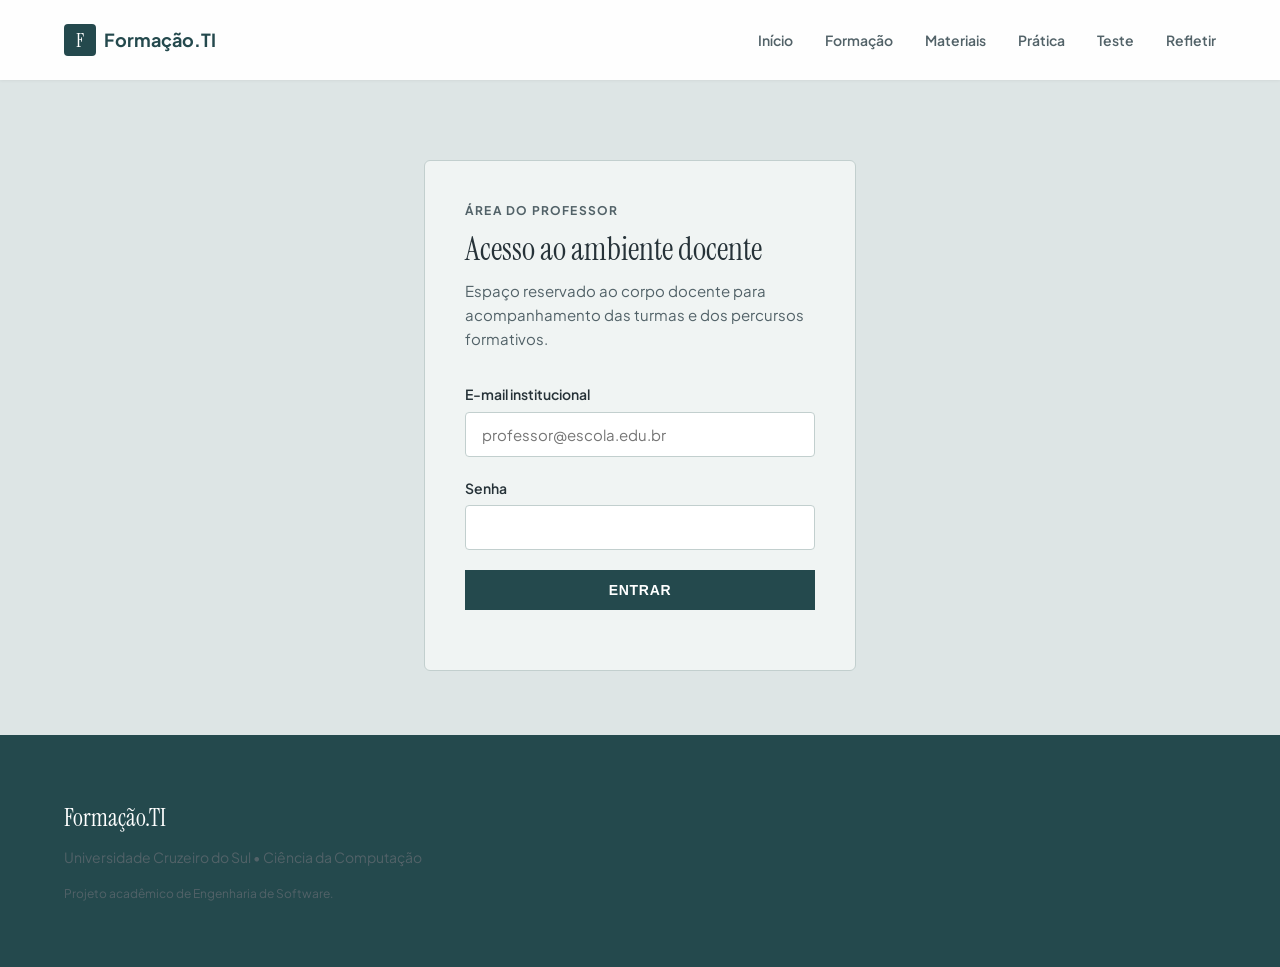
==== login.html @ abc27bc6 "Implementar novo hero e interface de login Co-authored-by: base44-builder[bot] <245833847+base44-bui" ====
<!DOCTYPE html>
<html lang="pt-BR">
<head>
  <meta charset="UTF-8">
  <meta name="viewport" content="width=device-width, initial-scale=1.0">
  <title>Área do Professor | Formação.TI</title>
  <meta name="description" content="Acesso à área do professor — ambiente docente da plataforma Formação.TI.">
  <link rel="stylesheet" href="css/style.css">
</head>
<body>
  <div id="header-placeholder"></div>

  <main style="padding-top: 160px;">
    <section class="container" style="max-width: 480px; margin-bottom: 4rem;">
      <div style="background: var(--surface); border: 1px solid var(--border); border-radius: 6px; padding: 2.5rem;">
        <span class="eyebrow" style="display: block; margin-bottom: 0.75rem;">Área do professor</span>
        <h1 class="font-serif" style="font-size: 2rem; margin-bottom: 0.75rem;">Acesso ao ambiente docente</h1>
        <p style="color: var(--text-muted); font-size: 0.9375rem; line-height: 1.6; margin-bottom: 2rem;">
          Espaço reservado ao corpo docente para acompanhamento das turmas e dos percursos formativos.
        </p>

        <form id="login-form" style="display: flex; flex-direction: column; gap: 1.25rem;">
          <div style="display: flex; flex-direction: column; gap: 0.375rem;">
            <label for="login-email" style="font-size: 0.875rem; font-weight: 600;">E-mail institucional</label>
            <input id="login-email" name="email" type="email" required autocomplete="email"
              placeholder="professor@escola.edu.br"
              style="padding: 0.75rem 1rem; border: 1px solid var(--border); border-radius: 4px; background: white; font-family: var(--font-sans); font-size: 0.9375rem; color: var(--text);">
          </div>
          <div style="display: flex; flex-direction: column; gap: 0.375rem;">
            <label for="login-senha" style="font-size: 0.875rem; font-weight: 600;">Senha</label>
            <input id="login-senha" name="senha" type="password" required autocomplete="current-password"
              style="padding: 0.75rem 1rem; border: 1px solid var(--border); border-radius: 4px; background: white; font-family: var(--font-sans); font-size: 0.9375rem; color: var(--text);">
          </div>
          <button type="submit" class="btn btn-primary">Entrar</button>
          <p id="login-feedback" role="status" aria-live="polite" style="font-size: 0.875rem; color: var(--text-muted); margin: 0;"></p>
        </form>
      </div>
    </section>
  </main>
  <div id="footer-placeholder"></div>
  <script src="js/main.js"></script>
  <script src="js/login.js"></script>
</body>
</html>
---- css/style.css ----
@import url('https://fonts.googleapis.com/css2?family=Instrument+Serif:ital@0;1&family=Plus+Jakarta+Sans:wght@400;500;600;700&display=swap');

:root {
  /* NOVA PALETA VISUAL PEDAGÓGICA E ACADÊMICA */
  --bg: #DDE5E5;
  --surface: #F0F4F3;
  --surface-alt: #CCD8D7;
  --text: #263238;
  --text-muted: #526268;
  --primary: #315F63;
  --primary-dark: #24494D;
  --accent: #6F9B86;
  --border: #C2CFCE;

  /* MAPEAMENTO DE COMPATIBILIDADE (Garante que estilos inline antigos não quebrem e adotem a nova paleta) */
  --slate-50: var(--surface);
  --slate-100: var(--surface-alt);
  --slate-200: var(--border);
  --slate-300: var(--border);
  --slate-400: var(--text-muted);
  --slate-500: var(--text-muted);
  --slate-600: var(--text-muted);
  --slate-700: var(--text);
  --slate-800: var(--text);
  --slate-900: var(--primary-dark);

  /* Variáveis de Feedback (Adaptadas para harmonia com a nova paleta) */
  --success-bg: #EAEFEA;
  --success-text: #274D38;
  --success-border: #B9CEB9;
  
  --error-bg: #F5E9E9;
  --error-text: #733636;
  --error-border: #D8B2B2;

  /* Tipografia */
  --font-sans: 'Plus Jakarta Sans', sans-serif;
  --font-serif: 'Instrument Serif', serif;
}

/* =========================================
   COMPORTAMENTOS E ESTILOS DE COMPONENTES
   ========================================= */

/* Utilitário para esconder elementos do DOM mantendo os listeners ativos */
.hidden {
  display: none !important;
}

/* Estilização Acessível dos Filtros */
.filters-container {
  display: flex;
  gap: 0.75rem;
  flex-wrap: wrap;
  margin-bottom: 3rem;
  border-bottom: 1px solid var(--border);
  padding-bottom: 1.5rem;
}

.filter-btn {
  background: var(--surface);
  color: var(--text-muted);
  border: 1px solid var(--border);
  padding: 0.5rem 1.25rem;
  border-radius: 4px;
  cursor: pointer;
  font-family: var(--font-sans);
  font-weight: 600;
  font-size: 0.875rem;
  transition: all 0.2s ease;
}

.filter-btn:hover {
  background: var(--surface-alt);
  color: var(--text);
}

/* Estado Ativo e Foco de Teclado */
.filter-btn.active, 
.filter-btn[aria-pressed="true"] {
  background: var(--primary);
  color: var(--surface);
  border-color: var(--primary-dark);
}

.filter-btn:focus-visible {
  outline: 2px solid var(--accent);
  outline-offset: 2px;
}

/* Componentes Interativos Reutilizáveis (Prática e Teste) */
.context-grid {
  display: grid;
  grid-template-columns: 1fr;
  gap: 4rem;
  max-width: 900px;
  margin: 0 auto;
}

@media (min-width: 769px) {
  .context-grid {
    grid-template-columns: 1fr 1fr;
  }
}

* { margin: 0; padding: 0; box-sizing: border-box; }

body {
  font-family: var(--font-sans);
  background-color: var(--bg);
  color: var(--text);
  line-height: 1.6;
  -webkit-font-smoothing: antialiased;
}

/* Tipografia Editorial */
.font-serif { font-family: var(--font-serif); font-weight: 400; }
h1 { font-size: clamp(3rem, 5vw, 4.5rem); line-height: 1.1; margin-bottom: 1.5rem; }
h2 { font-size: clamp(2rem, 4vw, 3rem); line-height: 1.2; margin-bottom: 1rem; }
.eyebrow { font-size: 0.75rem; font-weight: 700; text-transform: uppercase; letter-spacing: 0.1em; color: var(--slate-500); }

/* Layout e Utilitários */
.container { max-width: 1200px; margin: 0 auto; padding: 0 1.5rem; }
.section { padding: 6rem 0; }
.grid-2 { display: grid; grid-template-columns: 1fr 1fr; gap: 3rem; }
@media (max-width: 768px) { .grid-2 { grid-template-columns: 1fr; } }
@media (max-width: 375px) {
  #options-container button, #quiz-options button {
    padding: 1rem !important;
    font-size: 0.9rem !important;
  }
}
/* Botões */
.btn {
  display: inline-flex; align-items: center; justify-content: center; gap: 0.5rem;
  padding: 0.75rem 1.5rem; font-size: 0.875rem; font-weight: 600;
  text-transform: uppercase; letter-spacing: 0.05em;
  cursor: pointer; transition: all 0.3s ease; border: none; text-decoration: none;
}
.btn-primary { background: var(--slate-900); color: white; }
.btn-primary:hover { background: var(--slate-800); transform: translateY(-2px); }
.btn-outline { background: transparent; border: 1px solid var(--slate-900); color: var(--slate-900); }

/* Animações (Substituindo dependência pesada de GSAP para o básico) */
.animate-fade-up {
  opacity: 0; transform: translateY(30px);
  transition: opacity 0.8s cubic-bezier(0.16, 1, 0.3, 1), transform 0.8s cubic-bezier(0.16, 1, 0.3, 1);
}
.animate-fade-up.visible { opacity: 1; transform: translateY(0); }
/* Correção de Acessibilidade: Prefers Reduced Motion */
@media (prefers-reduced-motion: reduce) {
  * {
    animation-duration: 0.01ms !important;
    animation-iteration-count: 1 !important;
    transition-duration: 0.01ms !important;
    scroll-behavior: auto !important;
  }
}

/* Modal Acessível com elemento nativo <dialog> */
dialog {
  padding: 0;
  border: none;
  background: white;
  box-shadow: 0 10px 25px rgba(0,0,0,0.2);
  max-width: 700px;
  width: 90%; /* Evita overflow no mobile */
  margin: auto; /* Centraliza no viewport */
  position: fixed; /* Corrige comportamento em iOS */
}

/* Fundo escuro nativo do dialog */
dialog::backdrop {
  background: rgba(15, 23, 42, 0.85); /* var(--slate-900) com opacidade */
  backdrop-filter: blur(4px);
}

.modal-header {
  padding: 2rem 2rem 1rem 2rem;
  display: flex;
  justify-content: space-between;
  align-items: flex-start;
}

.modal-body {
  padding: 0 2rem 2rem 2rem;
  max-height: 75vh;
  overflow-y: auto;
}

.btn-close {
  background: transparent;
  border: none;
  font-size: 1.5rem;
  cursor: pointer;
  color: var(--slate-500);
}
/* =========================================
   COMPOSIÇÃO EDITORIAL E DENSIDADE
   ========================================= */

/* Lista de Materiais (Substitui o Grid) */
.editorial-list {
  display: flex;
  flex-direction: column;
  border-top: 2px solid var(--slate-900);
}

.editorial-row {
  display: grid;
  grid-template-columns: 100px 1fr auto;
  gap: 2rem;
  padding: 2rem 0;
  border-bottom: 1px solid var(--slate-200);
  align-items: start;
  text-decoration: none;
  color: inherit;
  transition: background-color 0.3s;
}

.editorial-row:hover {
  background-color: var(--slate-50);
}

.editorial-meta {
  display: flex;
  flex-direction: column;
  gap: 0.25rem;
}

.editorial-number {
  font-family: var(--font-serif);
  font-size: 2rem;
  color: var(--slate-300);
  line-height: 1;
}

/* Trilha de Formação (Vertical) */
.trail-container {
  display: flex;
  flex-direction: column;
  max-width: 800px;
  margin: 0 auto;
}

.trail-step {
  display: grid;
  grid-template-columns: 80px 1fr;
  gap: 2rem;
  padding: 3rem 0;
  border-bottom: 1px solid var(--slate-200);
  position: relative;
}

/* Linha conectora no desktop */
.trail-step::before {
  content: '';
  position: absolute;
  left: 24px;
  top: 8rem;
  bottom: -3rem;
  width: 1px;
  background: var(--slate-200);
  z-index: -1;
}
.trail-step:last-child::before { display: none; }

.trail-marker {
  width: 48px;
  height: 48px;
  background: white;
  border: 1px solid var(--slate-900);
  border-radius: 50%;
  display: flex;
  align-items: center;
  justify-content: center;
  font-family: var(--font-serif);
  font-size: 1.25rem;
  color: var(--slate-900);
}

/* Responsividade Básica para Editorial */
@media (max-width: 768px) {
  .editorial-row {
    grid-template-columns: 1fr;
    gap: 1rem;
    padding: 1.5rem 0;
  }
  .trail-step {
    grid-template-columns: 1fr;
    gap: 1rem;
    padding: 2rem 0;
  }
  .trail-step::before { display: none; }
  .editorial-number { display: none; /* Esconde número gigante no mobile para poupar espaço */ }
}
/* =========================================
   SISTEMA VISUAL EDITORIAL E PEDAGÓGICO
   ========================================= */

/* Cabeçalhos de Página */
.page-header { text-align: center; margin-bottom: 4rem; }
.page-intro { font-size: 1.125rem; color: var(--slate-600); max-width: 650px; margin: 1rem auto 0; line-height: 1.6; }

/* Trilha de Aprendizagem (Formação) */
.learning-trail { display: flex; flex-direction: column; gap: 0; max-width: 800px; margin: 0 auto; position: relative; }
.trail-item { display: grid; grid-template-columns: 60px 1fr; gap: 2rem; position: relative; padding-bottom: 4rem; }
.trail-item::before { content: ''; position: absolute; left: 30px; top: 60px; bottom: 0; width: 2px; background: var(--slate-200); }
.trail-item:last-child::before { display: none; }
.trail-item:last-child { padding-bottom: 0; }
.trail-number { width: 60px; height: 60px; background: var(--slate-900); color: white; border-radius: 50%; display: flex; align-items: center; justify-content: center; font-family: var(--font-serif); font-size: 1.5rem; z-index: 2; border: 4px solid var(--slate-50); }
.trail-content { background: white; padding-top: 0.5rem; }
.learning-objective { background: var(--slate-50); border-left: 4px solid var(--slate-400); padding: 1rem 1.5rem; margin: 1.5rem 0; font-weight: 600; color: var(--slate-700); font-size: 0.95rem; }
.practice-example { background: var(--slate-100); padding: 1.5rem; border-radius: 4px; margin: 1.5rem 0; font-size: 0.95rem; color: var(--slate-800); }

/* Motor de Prática */
.practice-shell { max-width: 800px; margin: 0 auto; }
.scenario-context { background: white; border: 1px solid var(--slate-200); padding: 2.5rem; margin-bottom: 2rem; border-radius: 6px; box-shadow: 0 4px 12px rgba(0,0,0,0.02); }
.option-list { display: flex; flex-direction: column; gap: 1rem; }
.option-btn { display: flex; align-items: flex-start; gap: 1.25rem; text-align: left; padding: 1.5rem; border: 1px solid var(--slate-200); background: white; color: var(--slate-800); cursor: pointer; border-radius: 6px; transition: all 0.2s ease; line-height: 1.5; font-family: var(--font-sans); font-size: 1rem; }
.option-btn:hover:not(:disabled) { border-color: var(--slate-500); background: var(--slate-50); }
.option-letter { font-weight: 700; color: var(--slate-500); background: var(--slate-100); width: 32px; height: 32px; display: flex; align-items: center; justify-content: center; border-radius: 4px; flex-shrink: 0; font-size: 0.875rem; transition: all 0.2s ease; }
.option-btn:hover:not(:disabled) .option-letter { background: var(--slate-200); color: var(--slate-800); }
.option-btn:disabled { cursor: default; opacity: 0.6; }
.feedback-box { background: var(--slate-50); border-radius: 6px; padding: 2rem; margin-top: 2rem; border-left: 4px solid var(--slate-900); }

/* Avaliação (Teste) */
.quiz-shell { max-width: 700px; margin: 0 auto; display: flex; flex-direction: column; min-height: 60vh; }
.quiz-header { border-bottom: 1px solid var(--slate-200); padding-bottom: 1.5rem; margin-bottom: 3rem; }
.quiz-progress-container { margin-top: 1rem; }
.quiz-progress-bar { width: 100%; height: 6px; background: var(--slate-200); border-radius: 3px; overflow: hidden; }
.quiz-progress-fill { height: 100%; background: var(--slate-900); transition: width 0.4s ease; width: 0%; }
.quiz-question { font-family: var(--font-serif); font-size: 2rem; line-height: 1.3; color: var(--slate-900); margin-bottom: 2.5rem; }

/* Grid de Etapas (Home) */
.journey-grid { display: grid; grid-template-columns: repeat(5, 1fr); gap: 1.5rem; margin-top: 4rem; }
.journey-card { background: var(--slate-800); border: 1px solid rgba(255,255,255,0.1); padding: 2rem 1.5rem; border-radius: 8px; text-decoration: none; color: white; transition: transform 0.3s ease, background 0.3s ease; display: flex; flex-direction: column; }
.journey-card:hover { transform: translateY(-5px); background: var(--slate-700); }
.journey-step-num { font-family: var(--font-serif); font-size: 2rem; color: var(--slate-400); margin-bottom: 1rem; line-height: 1; }

/* Responsividade Básica */
@media (max-width: 1024px) {
  .journey-grid { grid-template-columns: repeat(3, 1fr); }
}
@media (max-width: 768px) {
  .trail-item { grid-template-columns: 1fr; gap: 1rem; padding-bottom: 3rem; }
  .trail-item::before, .trail-number { display: none; }
  .journey-grid { grid-template-columns: 1fr; gap: 1rem; }
  .scenario-context { padding: 1.5rem; }
  .option-btn { padding: 1rem; gap: 1rem; }
}
@media (max-width: 375px) {
  .quiz-question { font-size: 1.5rem; }
}

/* =========================================
   MENU MOBILE
   ========================================= */
.menu-toggle {
  display: none;
  flex-direction: column;
  justify-content: center;
  gap: 5px;
  width: 44px;
  height: 44px;
  padding: 10px;
  background: transparent;
  border: none;
  cursor: pointer;
}

.menu-toggle-bar {
  display: block;
  width: 100%;
  height: 2px;
  background: var(--slate-900);
  transition: transform 0.2s ease, opacity 0.2s ease;
}

.menu-toggle[aria-expanded="true"] .menu-toggle-bar:nth-child(1) { transform: translateY(7px) rotate(45deg); }
.menu-toggle[aria-expanded="true"] .menu-toggle-bar:nth-child(2) { opacity: 0; }
.menu-toggle[aria-expanded="true"] .menu-toggle-bar:nth-child(3) { transform: translateY(-7px) rotate(-45deg); }

.mobile-nav {
  display: none;
  position: absolute;
  top: 100%;
  left: 0;
  right: 0;
  background: var(--surface);
  border-bottom: 1px solid var(--border);
  box-shadow: 0 8px 20px rgba(0, 0, 0, 0.08);
  padding: 0.5rem 1.5rem 1.5rem;
}

.mobile-nav a {
  display: block;
  padding: 0.875rem 1rem;
  font-size: 0.9375rem;
  font-weight: 600;
  color: var(--text);
  text-decoration: none;
  border-radius: 4px;
}

.mobile-nav a:hover { background: var(--surface-alt); }

@media (max-width: 768px) {
  .desktop-nav { display: none !important; }
  .menu-toggle { display: flex; }
  .mobile-nav.open { display: block; }
}

/* =========================================
   FOCO VISÍVEL E ÂNCORAS
   ========================================= */
a:focus-visible,
button:focus-visible,
input:focus-visible,
textarea:focus-visible {
  outline: 2px solid var(--accent);
  outline-offset: 2px;
}

html { scroll-behavior: smooth; }
#conhecer { scroll-margin-top: 100px; }

/* =========================================
   HERO — PRIMEIRA DOBRA (HOME)
   ========================================= */
.hero {
  position: relative;
  min-height: 100vh;
  min-height: 100svh;
  display: flex;
  align-items: flex-end;
  overflow: hidden;
  isolation: isolate;
}

.hero-media {
  position: absolute;
  inset: 0;
  z-index: -1;
}

.hero-img {
  width: 100%;
  height: 100%;
  object-fit: cover;
  object-position: center 40%;
  animation: hero-img-in 1.2s cubic-bezier(0.16, 1, 0.3, 1) backwards;
  transition: transform 0.8s cubic-bezier(0.16, 1, 0.3, 1);
  will-change: transform;
}

/* Overlay translúcido: escurece apenas o suficiente para leitura */
.hero-overlay {
  position: absolute;
  inset: 0;
  background: linear-gradient(
    180deg,
    rgba(36, 73, 77, 0.35) 0%,
    rgba(36, 73, 77, 0.12) 45%,
    rgba(24, 42, 44, 0.62) 100%
  );
}

.hero-content {
  position: relative;
  z-index: 1;
  width: 100%;
  padding-top: 8rem;
  padding-bottom: 4.5rem;
}

.hero-eyebrow {
  font-size: 0.75rem;
  font-weight: 700;
  text-transform: uppercase;
  letter-spacing: 0.14em;
  color: rgba(255, 255, 255, 0.88);
  margin-bottom: 1.25rem;
  animation: hero-fade-in 0.7s cubic-bezier(0.16, 1, 0.3, 1) 0.45s backwards;
}

.hero-title {
  font-size: clamp(2.75rem, 10vw, 8.5rem);
  line-height: 0.95;
  text-transform: uppercase;
  color: #FFFFFF;
  margin-bottom: 1.75rem;
}

.hero-line { display: block; }

.hero-word {
  display: inline-block;
  animation: hero-word-in 0.8s cubic-bezier(0.16, 1, 0.3, 1) backwards;
}

.hero-intro {
  max-width: 560px;
  font-size: 1.125rem;
  line-height: 1.65;
  color: rgba(255, 255, 255, 0.92);
  margin-bottom: 2rem;
  animation: hero-fade-in 0.75s cubic-bezier(0.16, 1, 0.3, 1) 0.55s backwards;
}

.hero-actions {
  display: flex;
  gap: 1rem;
  flex-wrap: wrap;
  animation: hero-fade-in 0.8s cubic-bezier(0.16, 1, 0.3, 1) 0.7s backwards;
}

.btn-hero-primary {
  background: var(--surface);
  color: var(--primary-dark);
}
.btn-hero-primary:hover {
  background: #FFFFFF;
  transform: translateY(-2px);
}

.btn-hero-ghost {
  background: rgba(255, 255, 255, 0.08);
  border: 1px solid rgba(255, 255, 255, 0.7);
  color: #FFFFFF;
}
.btn-hero-ghost:hover {
  background: rgba(255, 255, 255, 0.16);
  transform: translateY(-2px);
}

.btn-arrow {
  display: inline-block;
  transition: transform 0.3s cubic-bezier(0.16, 1, 0.3, 1);
}
.btn-hero-ghost:hover .btn-arrow { transform: translateX(4px); }

@keyframes hero-img-in {
  from { opacity: 0; transform: scale(1.05); }
  to   { opacity: 1; transform: scale(1); }
}

@keyframes hero-word-in {
  from { opacity: 0; transform: translateY(30px); }
  to   { opacity: 1; transform: translateY(0); }
}

@keyframes hero-fade-in {
  from { opacity: 0; transform: translateY(20px); }
  to   { opacity: 1; transform: translateY(0); }
}

/* Navbar discreta sobre o hero (apenas na Home) */
#main-header.on-hero {
  background: transparent !important;
  box-shadow: none !important;
}
#main-header.on-hero .nav-link { color: #FFFFFF !important; }
#main-header.on-hero > .container > a { color: #FFFFFF !important; }
#main-header.on-hero .menu-toggle-bar { background: #FFFFFF !important; }

/* Responsividade do Hero */
@media (max-width: 768px) {
  .hero-content { padding-bottom: 3rem; padding-top: 7rem; }
  .hero-intro { font-size: 1rem; }
  .hero-actions { flex-direction: column; align-items: stretch; }
  .hero-img { object-position: center; }
}

/* Reduced Motion: conteúdo visível imediatamente, sem parallax */
@media (prefers-reduced-motion: reduce) {
  .hero-img,
  .hero-word,
  .hero-eyebrow,
  .hero-intro,
  .hero-actions {
    animation: none !important;
  }
  .hero-img { transform: none !important; }
  .btn-arrow { transition: none; }
}
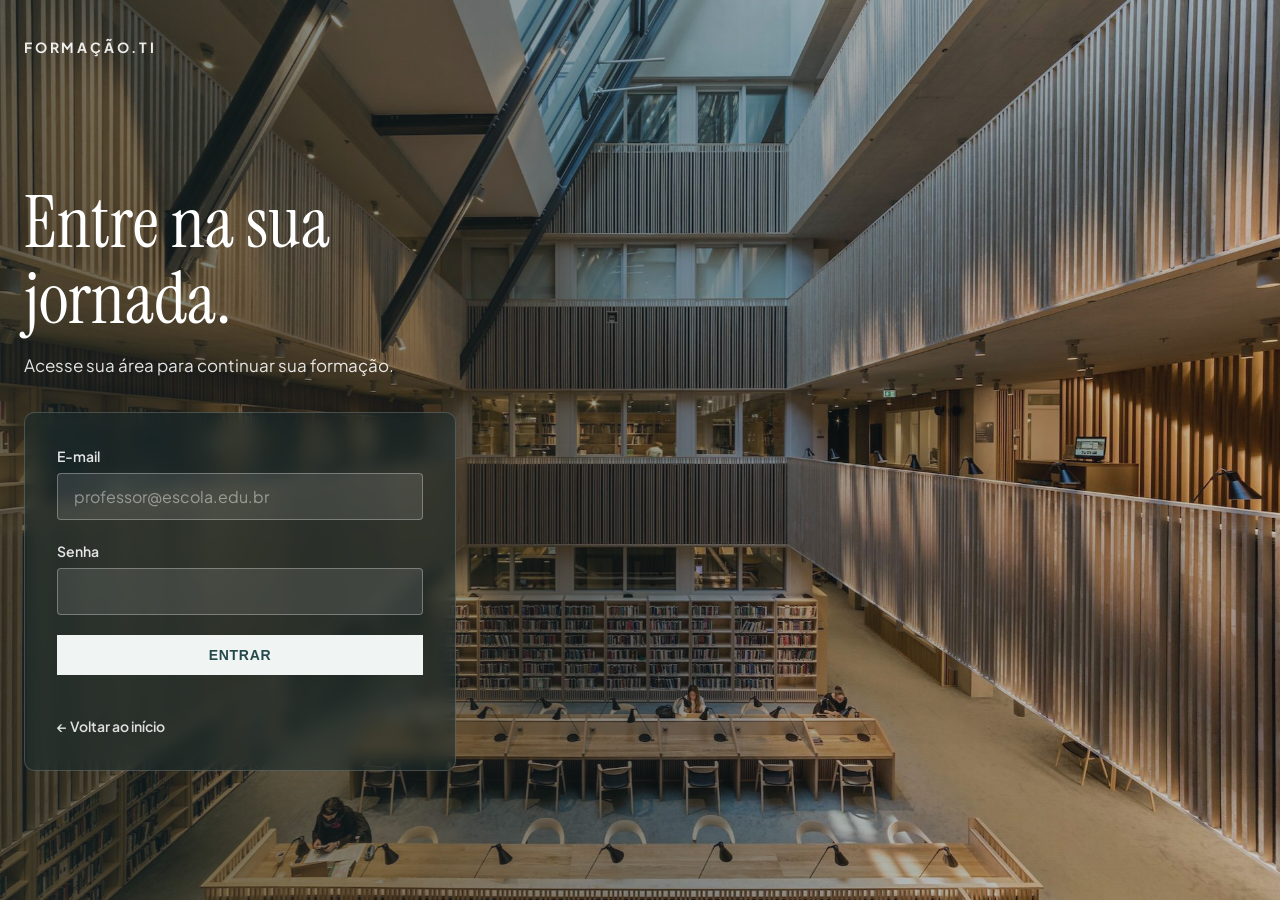
==== commit 8b737e57: "Migrar acesso do professor para página imersiva separada e restaurar hero da home Co-authored-by: ba" ====
--- a/login.html
+++ b/login.html
@@ -4,40 +4,44 @@
   <meta charset="UTF-8">
   <meta name="viewport" content="width=device-width, initial-scale=1.0">
   <title>Área do Professor | Formação.TI</title>
-  <meta name="description" content="Acesso à área do professor — ambiente docente da plataforma Formação.TI.">
+  <meta name="description" content="Acesso à área do professor — continue sua formação na plataforma Formação.TI.">
   <link rel="stylesheet" href="css/style.css">
 </head>
 <body>
-  <div id="header-placeholder"></div>
+  <main class="login-hero">
+    <div class="login-bg" aria-hidden="true">
+      <img src="assets/img/hero-biblioteca.jpg" alt="" class="login-bg-img" id="login-bg-img" fetchpriority="high">
+      <div class="login-overlay"></div>
+    </div>
 
-  <main style="padding-top: 160px;">
-    <section class="container" style="max-width: 480px; margin-bottom: 4rem;">
-      <div style="background: var(--surface); border: 1px solid var(--border); border-radius: 6px; padding: 2.5rem;">
-        <span class="eyebrow" style="display: block; margin-bottom: 0.75rem;">Área do professor</span>
-        <h1 class="font-serif" style="font-size: 2rem; margin-bottom: 0.75rem;">Acesso ao ambiente docente</h1>
-        <p style="color: var(--text-muted); font-size: 0.9375rem; line-height: 1.6; margin-bottom: 2rem;">
-          Espaço reservado ao corpo docente para acompanhamento das turmas e dos percursos formativos.
-        </p>
+    <p class="login-brand">Formação.TI</p>
 
-        <form id="login-form" style="display: flex; flex-direction: column; gap: 1.25rem;">
-          <div style="display: flex; flex-direction: column; gap: 0.375rem;">
-            <label for="login-email" style="font-size: 0.875rem; font-weight: 600;">E-mail institucional</label>
-            <input id="login-email" name="email" type="email" required autocomplete="email"
-              placeholder="professor@escola.edu.br"
-              style="padding: 0.75rem 1rem; border: 1px solid var(--border); border-radius: 4px; background: white; font-family: var(--font-sans); font-size: 0.9375rem; color: var(--text);">
-          </div>
-          <div style="display: flex; flex-direction: column; gap: 0.375rem;">
-            <label for="login-senha" style="font-size: 0.875rem; font-weight: 600;">Senha</label>
-            <input id="login-senha" name="senha" type="password" required autocomplete="current-password"
-              style="padding: 0.75rem 1rem; border: 1px solid var(--border); border-radius: 4px; background: white; font-family: var(--font-sans); font-size: 0.9375rem; color: var(--text);">
-          </div>
-          <button type="submit" class="btn btn-primary">Entrar</button>
-          <p id="login-feedback" role="status" aria-live="polite" style="font-size: 0.875rem; color: var(--text-muted); margin: 0;"></p>
-        </form>
-      </div>
-    </section>
+    <div class="login-content">
+      <h1 class="login-title font-serif">
+        <span class="login-word" style="animation-delay: 400ms;">Entre</span>
+        <span class="login-word" style="animation-delay: 480ms;">na</span>
+        <span class="login-word" style="animation-delay: 560ms;">sua</span>
+        <span class="login-word" style="animation-delay: 640ms;">jornada.</span>
+      </h1>
+      <p class="login-sub">Acesse sua área para continuar sua formação.</p>
+
+      <form id="login-form" class="login-panel">
+        <div class="login-field">
+          <label for="login-email">E-mail</label>
+          <input id="login-email" name="email" type="email" autocomplete="email" required
+            placeholder="professor@escola.edu.br">
+        </div>
+        <div class="login-field">
+          <label for="login-senha">Senha</label>
+          <input id="login-senha" name="senha" type="password" autocomplete="current-password" required>
+        </div>
+        <button type="submit" class="btn btn-login">Entrar</button>
+        <p id="login-feedback" class="login-feedback" role="status" aria-live="polite"></p>
+        <a href="index.html" class="login-back">← Voltar ao início</a>
+      </form>
+    </div>
   </main>
-  <div id="footer-placeholder"></div>
+
   <script src="js/main.js"></script>
   <script src="js/login.js"></script>
 </body>
--- a/css/style.css
+++ b/css/style.css
@@ -426,161 +426,195 @@
 #conhecer { scroll-margin-top: 100px; }
 
 /* =========================================
-   HERO — PRIMEIRA DOBRA (HOME)
+   BOTÃO "ENTRAR" NO HEADER (todas as páginas)
    ========================================= */
-.hero {
+.nav-cta {
+  display: inline-flex;
+  align-items: center;
+  padding: 0.5rem 1.25rem;
+  background: var(--primary);
+  color: var(--surface);
+  border-radius: 4px;
+  font-size: 0.875rem;
+  font-weight: 600;
+  text-decoration: none;
+  transition: background 0.3s ease, transform 0.3s ease;
+}
+.nav-cta:hover { background: var(--primary-dark); transform: translateY(-1px); }
+.mobile-nav .nav-cta { margin-top: 0.5rem; justify-content: center; }
+
+/* =========================================
+   LOGIN — ÁREA DO PROFESSOR (página imersiva)
+   ========================================= */
+.login-hero {
   position: relative;
   min-height: 100vh;
   min-height: 100svh;
   display: flex;
-  align-items: flex-end;
+  align-items: center;
   overflow: hidden;
   isolation: isolate;
 }
 
-.hero-media {
+.login-bg {
   position: absolute;
   inset: 0;
   z-index: -1;
 }
 
-.hero-img {
+.login-bg-img {
   width: 100%;
   height: 100%;
   object-fit: cover;
   object-position: center 40%;
-  animation: hero-img-in 1.2s cubic-bezier(0.16, 1, 0.3, 1) backwards;
+  animation: login-bg-in 1.2s cubic-bezier(0.16, 1, 0.3, 1) backwards;
   transition: transform 0.8s cubic-bezier(0.16, 1, 0.3, 1);
   will-change: transform;
 }
 
-/* Overlay translúcido: escurece apenas o suficiente para leitura */
-.hero-overlay {
+/* Overlay translúcido: escurece apenas o suficiente, preservando a arquitetura */
+.login-overlay {
   position: absolute;
   inset: 0;
   background: linear-gradient(
-    180deg,
-    rgba(36, 73, 77, 0.35) 0%,
-    rgba(36, 73, 77, 0.12) 45%,
-    rgba(24, 42, 44, 0.62) 100%
+    90deg,
+    rgba(24, 42, 44, 0.62) 0%,
+    rgba(24, 42, 44, 0.4) 48%,
+    rgba(24, 42, 44, 0.2) 100%
   );
 }
 
-.hero-content {
+.login-brand {
+  position: absolute;
+  top: 2.25rem;
+  left: 1.5rem;
+  font-size: 0.875rem;
+  font-weight: 700;
+  text-transform: uppercase;
+  letter-spacing: 0.2em;
+  color: rgba(255, 255, 255, 0.9);
+  animation: login-fade-in 0.7s cubic-bezier(0.16, 1, 0.3, 1) 0.2s backwards;
+}
+
+.login-content {
   position: relative;
   z-index: 1;
-  width: 100%;
-  padding-top: 8rem;
-  padding-bottom: 4.5rem;
-}
-
-.hero-eyebrow {
-  font-size: 0.75rem;
-  font-weight: 700;
-  text-transform: uppercase;
-  letter-spacing: 0.14em;
+  max-width: 480px;
+  padding: 6.5rem 1.5rem 3rem;
+}
+
+.login-title {
+  font-size: clamp(2.5rem, 6.5vw, 4.5rem);
+  line-height: 1.05;
+  color: #FFFFFF;
+  margin-bottom: 1rem;
+}
+
+.login-word {
+  display: inline-block;
+  animation: login-word-in 0.7s cubic-bezier(0.16, 1, 0.3, 1) backwards;
+}
+
+.login-sub {
   color: rgba(255, 255, 255, 0.88);
-  margin-bottom: 1.25rem;
-  animation: hero-fade-in 0.7s cubic-bezier(0.16, 1, 0.3, 1) 0.45s backwards;
-}
-
-.hero-title {
-  font-size: clamp(2.75rem, 10vw, 8.5rem);
-  line-height: 0.95;
-  text-transform: uppercase;
+  font-size: 1.0625rem;
+  line-height: 1.6;
+  margin-bottom: 2rem;
+  animation: login-fade-in 0.75s cubic-bezier(0.16, 1, 0.3, 1) 0.85s backwards;
+}
+
+.login-panel {
+  display: flex;
+  flex-direction: column;
+  gap: 1.25rem;
+  padding: 2rem;
+  background: rgba(24, 42, 44, 0.55);
+  border: 1px solid rgba(255, 255, 255, 0.18);
+  border-radius: 10px;
+  backdrop-filter: blur(8px);
+  -webkit-backdrop-filter: blur(8px);
+  animation: login-fade-in 0.8s cubic-bezier(0.16, 1, 0.3, 1) 1s backwards;
+}
+
+.login-field {
+  display: flex;
+  flex-direction: column;
+  gap: 0.375rem;
+}
+
+.login-field label {
+  font-size: 0.875rem;
+  font-weight: 600;
+  color: rgba(255, 255, 255, 0.88);
+}
+
+.login-field input {
+  padding: 0.75rem 1rem;
+  background: rgba(255, 255, 255, 0.1);
+  border: 1px solid rgba(255, 255, 255, 0.3);
+  border-radius: 4px;
   color: #FFFFFF;
-  margin-bottom: 1.75rem;
-}
-
-.hero-line { display: block; }
-
-.hero-word {
-  display: inline-block;
-  animation: hero-word-in 0.8s cubic-bezier(0.16, 1, 0.3, 1) backwards;
-}
-
-.hero-intro {
-  max-width: 560px;
-  font-size: 1.125rem;
-  line-height: 1.65;
-  color: rgba(255, 255, 255, 0.92);
-  margin-bottom: 2rem;
-  animation: hero-fade-in 0.75s cubic-bezier(0.16, 1, 0.3, 1) 0.55s backwards;
-}
-
-.hero-actions {
-  display: flex;
-  gap: 1rem;
-  flex-wrap: wrap;
-  animation: hero-fade-in 0.8s cubic-bezier(0.16, 1, 0.3, 1) 0.7s backwards;
-}
-
-.btn-hero-primary {
+  font-family: var(--font-sans);
+  font-size: 1rem;
+}
+.login-field input::placeholder { color: rgba(255, 255, 255, 0.45); }
+
+.btn-login {
   background: var(--surface);
   color: var(--primary-dark);
 }
-.btn-hero-primary:hover {
+.btn-login:hover {
   background: #FFFFFF;
   transform: translateY(-2px);
 }
 
-.btn-hero-ghost {
-  background: rgba(255, 255, 255, 0.08);
-  border: 1px solid rgba(255, 255, 255, 0.7);
-  color: #FFFFFF;
-}
-.btn-hero-ghost:hover {
-  background: rgba(255, 255, 255, 0.16);
-  transform: translateY(-2px);
-}
-
-.btn-arrow {
-  display: inline-block;
-  transition: transform 0.3s cubic-bezier(0.16, 1, 0.3, 1);
-}
-.btn-hero-ghost:hover .btn-arrow { transform: translateX(4px); }
-
-@keyframes hero-img-in {
+.login-feedback {
+  font-size: 0.875rem;
+  color: rgba(255, 255, 255, 0.85);
+  margin: 0;
+}
+
+.login-back {
+  color: rgba(255, 255, 255, 0.85);
+  font-size: 0.875rem;
+  font-weight: 600;
+  text-decoration: none;
+}
+.login-back:hover { color: #FFFFFF; }
+
+@keyframes login-bg-in {
   from { opacity: 0; transform: scale(1.05); }
   to   { opacity: 1; transform: scale(1); }
 }
 
-@keyframes hero-word-in {
-  from { opacity: 0; transform: translateY(30px); }
+@keyframes login-word-in {
+  from { opacity: 0; transform: translateY(25px); }
   to   { opacity: 1; transform: translateY(0); }
 }
 
-@keyframes hero-fade-in {
+@keyframes login-fade-in {
   from { opacity: 0; transform: translateY(20px); }
   to   { opacity: 1; transform: translateY(0); }
 }
 
-/* Navbar discreta sobre o hero (apenas na Home) */
-#main-header.on-hero {
-  background: transparent !important;
-  box-shadow: none !important;
-}
-#main-header.on-hero .nav-link { color: #FFFFFF !important; }
-#main-header.on-hero > .container > a { color: #FFFFFF !important; }
-#main-header.on-hero .menu-toggle-bar { background: #FFFFFF !important; }
-
-/* Responsividade do Hero */
+/* Responsividade do Login */
 @media (max-width: 768px) {
-  .hero-content { padding-bottom: 3rem; padding-top: 7rem; }
-  .hero-intro { font-size: 1rem; }
-  .hero-actions { flex-direction: column; align-items: stretch; }
-  .hero-img { object-position: center; }
+  .login-content { max-width: 560px; }
+  .login-bg-img { object-position: center; }
+}
+@media (max-width: 375px) {
+  .login-panel { padding: 1.5rem; }
+  .login-title { font-size: 2.25rem; }
 }
 
 /* Reduced Motion: conteúdo visível imediatamente, sem parallax */
 @media (prefers-reduced-motion: reduce) {
-  .hero-img,
-  .hero-word,
-  .hero-eyebrow,
-  .hero-intro,
-  .hero-actions {
+  .login-bg-img,
+  .login-brand,
+  .login-word,
+  .login-sub,
+  .login-panel {
     animation: none !important;
   }
-  .hero-img { transform: none !important; }
-  .btn-arrow { transition: none; }
-}
+  .login-bg-img { transform: none !important; }
+}
